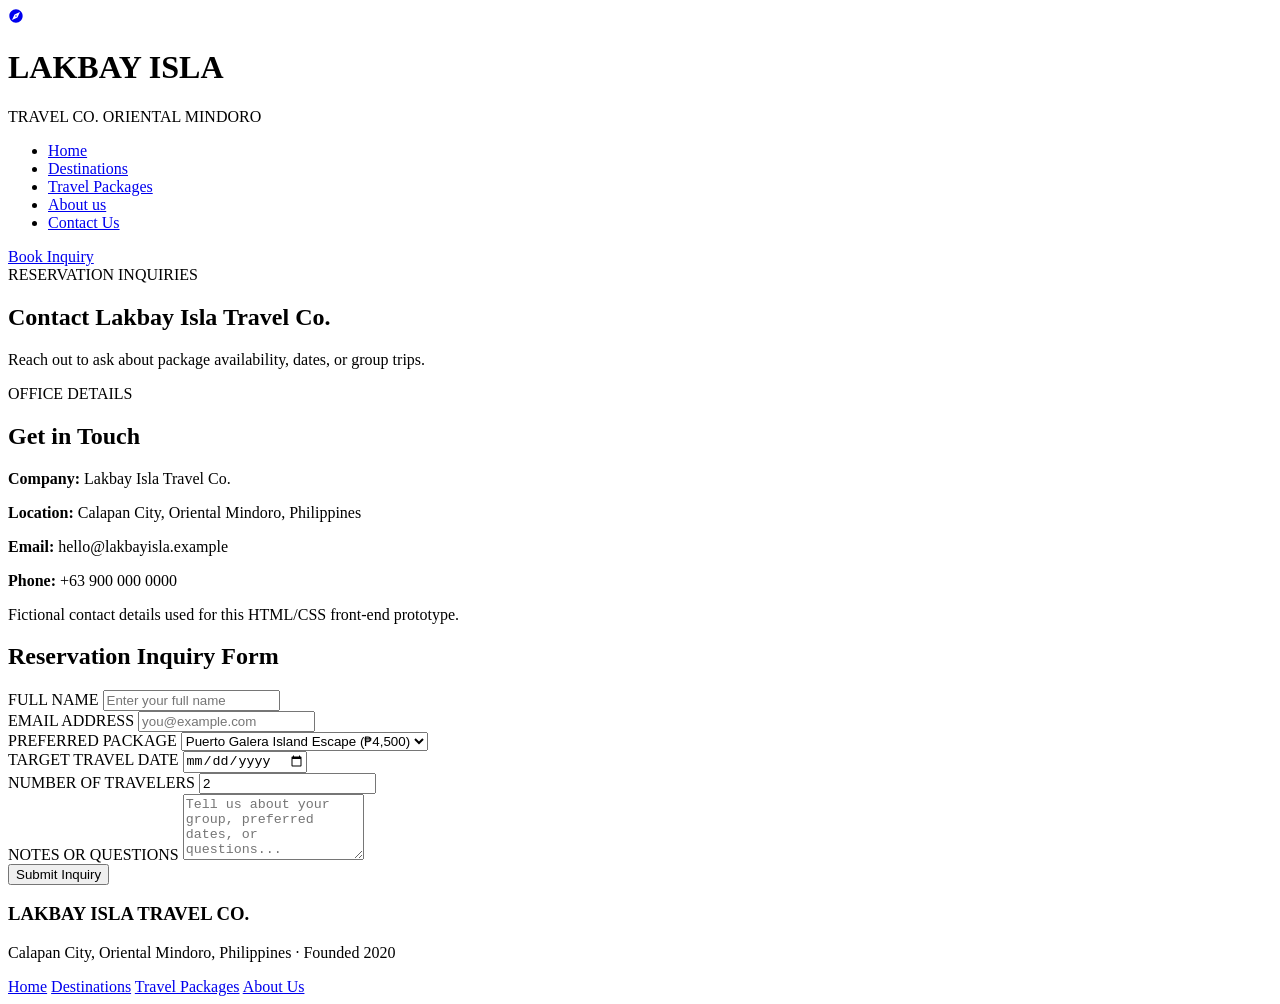
==== contact.html @ 0e781465 "finish the about page" ====
<!DOCTYPE html>
<html lang="en">
<head>
    <meta charset="UTF-8">
    <meta name="viewport" content="width=device-width, initial-scale=1.0">
    <link rel="stylesheet" href="styles/css/contact.css">
    <link href="https://fonts.googleapis.com/css2?family=Playfair+Display:wght@600;700;800&display=swap" rel="stylesheet">
    <title>Contact Us - Lakbay Isla Travel Co.</title>
</head>
<body>
    <header>
        <div class="navigation">
            <div class="nav-title">
                <a href="index.html">
                    <svg xmlns="http://www.w3.org/2000/svg" width="1em" height="1em" viewBox="0 0 24 24">
                        <path d="M0 0h24v24H0z" fill="none" />
                        <path fill="currentColor" d="M12 10.9c-.61 0-1.1.49-1.1 1.1s.49 1.1 1.1 1.1c.61 0 1.1-.49 1.1-1.1s-.49-1.1-1.1-1.1zM12 2C6.48 2 2 6.48 2 12s4.48 10 10 10s10-4.48 10-10S17.52 2 12 2zm2.19 12.19L6 18l3.81-8.19L18 6l-3.81 8.19z" />
                    </svg>
                </a>
                <div class="main-title">
                    <h1>LAKBAY ISLA</h1>
                    <span>TRAVEL CO. ORIENTAL MINDORO</span>
                </div>
            </div>

            <nav>
                <ul>
                    <li><a href="index.html">Home</a></li>
                    <li><a href="destinations.html">Destinations</a></li>
                    <li><a href="packages.html">Travel Packages</a></li>
                    <li><a href="about.html">About us</a></li>
                    <li id="active"><a href="contact.html">Contact Us</a></li>
                </ul>
            </nav>

            <div class="inquiry">
                <a href="contact.html">Book Inquiry</a>
            </div>
        </div>
    </header>

    <main>
        <section class="page-banner">
            <span>RESERVATION INQUIRIES</span>
            <h1>Contact Lakbay Isla Travel Co.</h1>
            <p>Reach out to ask about package availability, dates, or group trips.</p>
        </section>

        <section class="contact-layout">
            <div class="contact-info-card">
                <span>OFFICE DETAILS</span>
                <h2>Get in Touch</h2>
                <p><strong>Company:</strong> Lakbay Isla Travel Co.</p>
                <p><strong>Location:</strong> Calapan City, Oriental Mindoro, Philippines</p>
                <p><strong>Email:</strong> hello@lakbayisla.example</p>
                <p><strong>Phone:</strong> +63 900 000 0000</p>
                <p class="contact-note">Fictional contact details used for this HTML/CSS front-end prototype.</p>
            </div>

            <form class="inquiry-form" action="#" method="post">
                <h2>Reservation Inquiry Form</h2>

                <div class="field-group">
                    <label for="full-name">FULL NAME</label>
                    <input type="text" id="full-name" name="full_name" placeholder="Enter your full name" required>
                </div>

                <div class="field-group">
                    <label for="email-addr">EMAIL ADDRESS</label>
                    <input type="email" id="email-addr" name="email" placeholder="you@example.com" required>
                </div>

                <div class="field-group">
                    <label for="package-choice">PREFERRED PACKAGE</label>
                    <select id="package-choice" name="package">
                        <option value="puerto-galera">Puerto Galera Island Escape (&#8369;4,500)</option>
                        <option value="apo-reef">Apo Reef Adventure (&#8369;6,200)</option>
                        <option value="mindoro-nature">Mindoro Nature Discovery (&#8369;3,200)</option>
                    </select>
                </div>

                <div class="field-group">
                    <label for="travel-date">TARGET TRAVEL DATE</label>
                    <input type="date" id="travel-date" name="travel_date">
                </div>

                <div class="field-group">
                    <label for="guests">NUMBER OF TRAVELERS</label>
                    <input type="number" id="guests" name="guests" min="1" value="2">
                </div>

                <div class="field-group">
                    <label for="message">NOTES OR QUESTIONS</label>
                    <textarea id="message" name="message" rows="4" placeholder="Tell us about your group, preferred dates, or questions..."></textarea>
                </div>

                <button type="submit" class="submit-inquiry-btn">Submit Inquiry</button>
            </form>
        </section>
    </main>

    <footer>
        <div class="footer-content">
            <div class="footer-brand">
                <h3>LAKBAY ISLA TRAVEL CO.</h3>
                <p>Calapan City, Oriental Mindoro, Philippines &middot; Founded 2020</p>
            </div>
            <div class="footer-links">
                <a href="index.html">Home</a>
                <a href="destinations.html">Destinations</a>
                <a href="packages.html">Travel Packages</a>
                <a href="about.html">About Us</a>
            </div>
        </div>
    </footer>
</body>
</html>
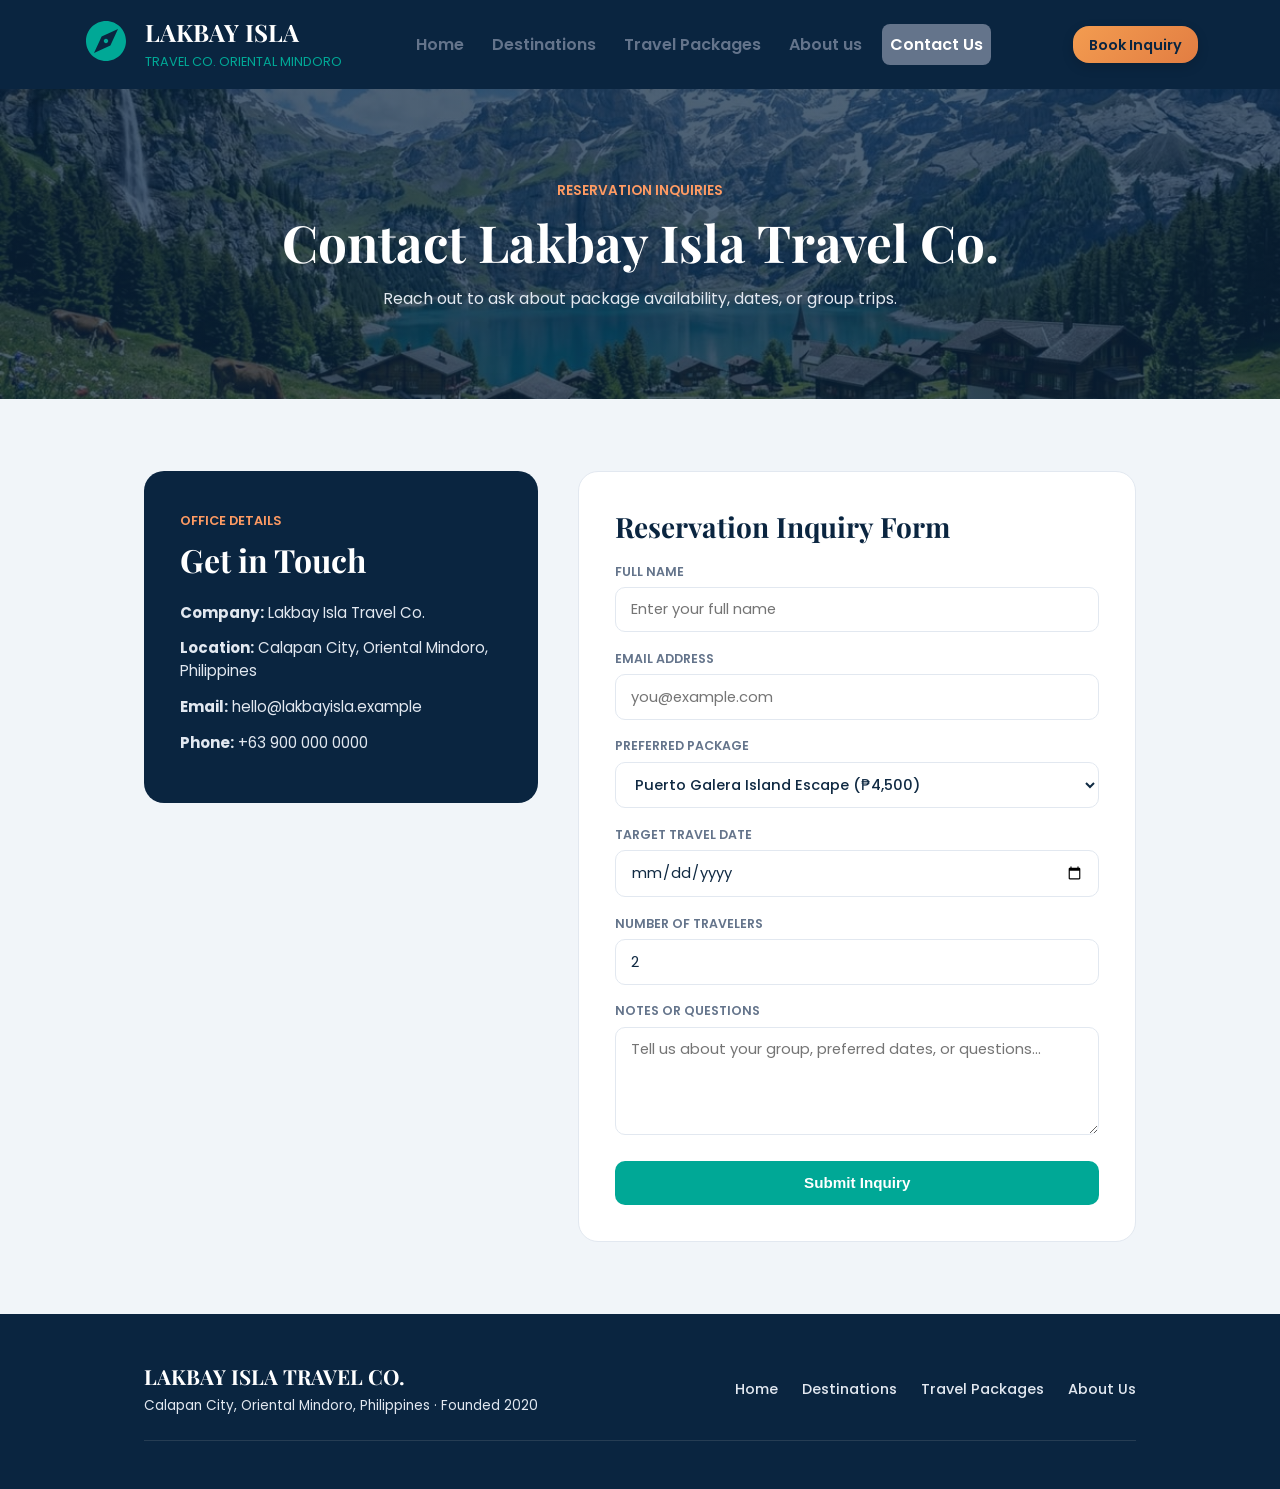
==== commit ef2041d3: "finish the contact but, will stay tuned for some polishin of the ui" ====
--- a/contact.html
+++ b/contact.html
@@ -54,7 +54,6 @@
                 <p><strong>Location:</strong> Calapan City, Oriental Mindoro, Philippines</p>
                 <p><strong>Email:</strong> hello@lakbayisla.example</p>
                 <p><strong>Phone:</strong> +63 900 000 0000</p>
-                <p class="contact-note">Fictional contact details used for this HTML/CSS front-end prototype.</p>
             </div>
 
             <form class="inquiry-form" action="#" method="post">
--- a/styles/css/contact.css
+++ b/styles/css/contact.css
@@ -0,0 +1,138 @@
+@import url('index.css');
+
+.page-banner {
+    background: linear-gradient(var(--color-overlay), var(--color-overlay)),
+        url("/assets/images/lakbay-isla-img/Lakbay\ Isla\ Background.jpg");
+    background-size: cover;
+    background-position: center;
+    color: var(--color-text-light);
+    text-align: center;
+    padding: 5.5rem 2rem;
+}
+
+.page-banner span {
+    color: var(--color-accent-light);
+    font-size: 0.85rem;
+    font-weight: 600;
+}
+
+.page-banner h1 {
+    font-family: var(--font-heading);
+    font-size: 3.2rem;
+    margin-top: 0.4rem;
+    margin-bottom: 0.6rem;
+}
+
+.page-banner p {
+    color: var(--color-border);
+}
+
+.contact-layout {
+    display: flex;
+    gap: 2.5rem;
+    padding: 4.5rem 9rem;
+    align-items: flex-start;
+    background: var(--color-bg-soft);
+}
+
+.contact-info-card {
+    flex: 1;
+    background: var(--color-navy-dark);
+    color: var(--color-text-light);
+    border-radius: 20px;
+    padding: 2.25rem;
+}
+
+.contact-info-card span {
+    color: var(--color-accent-light);
+    font-size: 0.8rem;
+    font-weight: 600;
+}
+
+.contact-info-card h2 {
+    font-family: var(--font-heading);
+    font-size: 2rem;
+    margin-top: 0.4rem;
+    margin-bottom: 1.2rem;
+}
+
+.contact-info-card p {
+    color: var(--color-border);
+    font-size: 0.94rem;
+    margin-bottom: 0.8rem;
+}
+
+.contact-note {
+    margin-top: 1.2rem;
+    font-size: 0.82rem;
+    color: var(--color-text-muted);
+}
+
+/* Override the hero form rule from index.css for the contact page form */
+main .inquiry-form {
+    flex: 1.5;
+    width: 100%;
+    margin: 0;
+    padding: 2.25rem;
+    background: var(--color-bg);
+    border: 1px solid var(--color-border);
+    border-radius: 20px;
+    display: flex;
+    flex-direction: column;
+    align-items: stretch;
+    gap: 1.1rem;
+}
+
+.inquiry-form h2 {
+    font-family: var(--font-heading);
+    color: var(--color-navy-dark);
+    font-size: 1.75rem;
+}
+
+.field-group {
+    display: flex;
+    flex-direction: column;
+    gap: 0.4rem;
+}
+
+.field-group label {
+    font-size: 0.78rem;
+    font-weight: 600;
+    color: var(--color-text-muted);
+}
+
+.field-group input,
+.field-group select,
+.field-group textarea {
+    width: 100%;
+    padding: 0.7rem 0.9rem;
+    border: 1px solid var(--color-border);
+    border-radius: 10px;
+    font-family: var(--font-body);
+    font-size: 0.92rem;
+    color: var(--color-text);
+    background: var(--color-bg);
+}
+
+main .inquiry-form .submit-inquiry-btn {
+    margin-top: 0.5rem;
+    width: 100%;
+    padding: 0.85rem 1.2rem;
+    border-radius: 10px;
+    background: var(--color-primary);
+    color: var(--color-text-light);
+    font-size: 0.95rem;
+    font-weight: 600;
+    cursor: pointer;
+}
+
+main .inquiry-form .submit-inquiry-btn:hover {
+    background: var(--color-primary-dark);
+}
+
+@media (max-width: 1024px) {
+    .contact-layout {
+        padding: 3rem 2rem;
+        flex-direction: column;
+    }
+}
